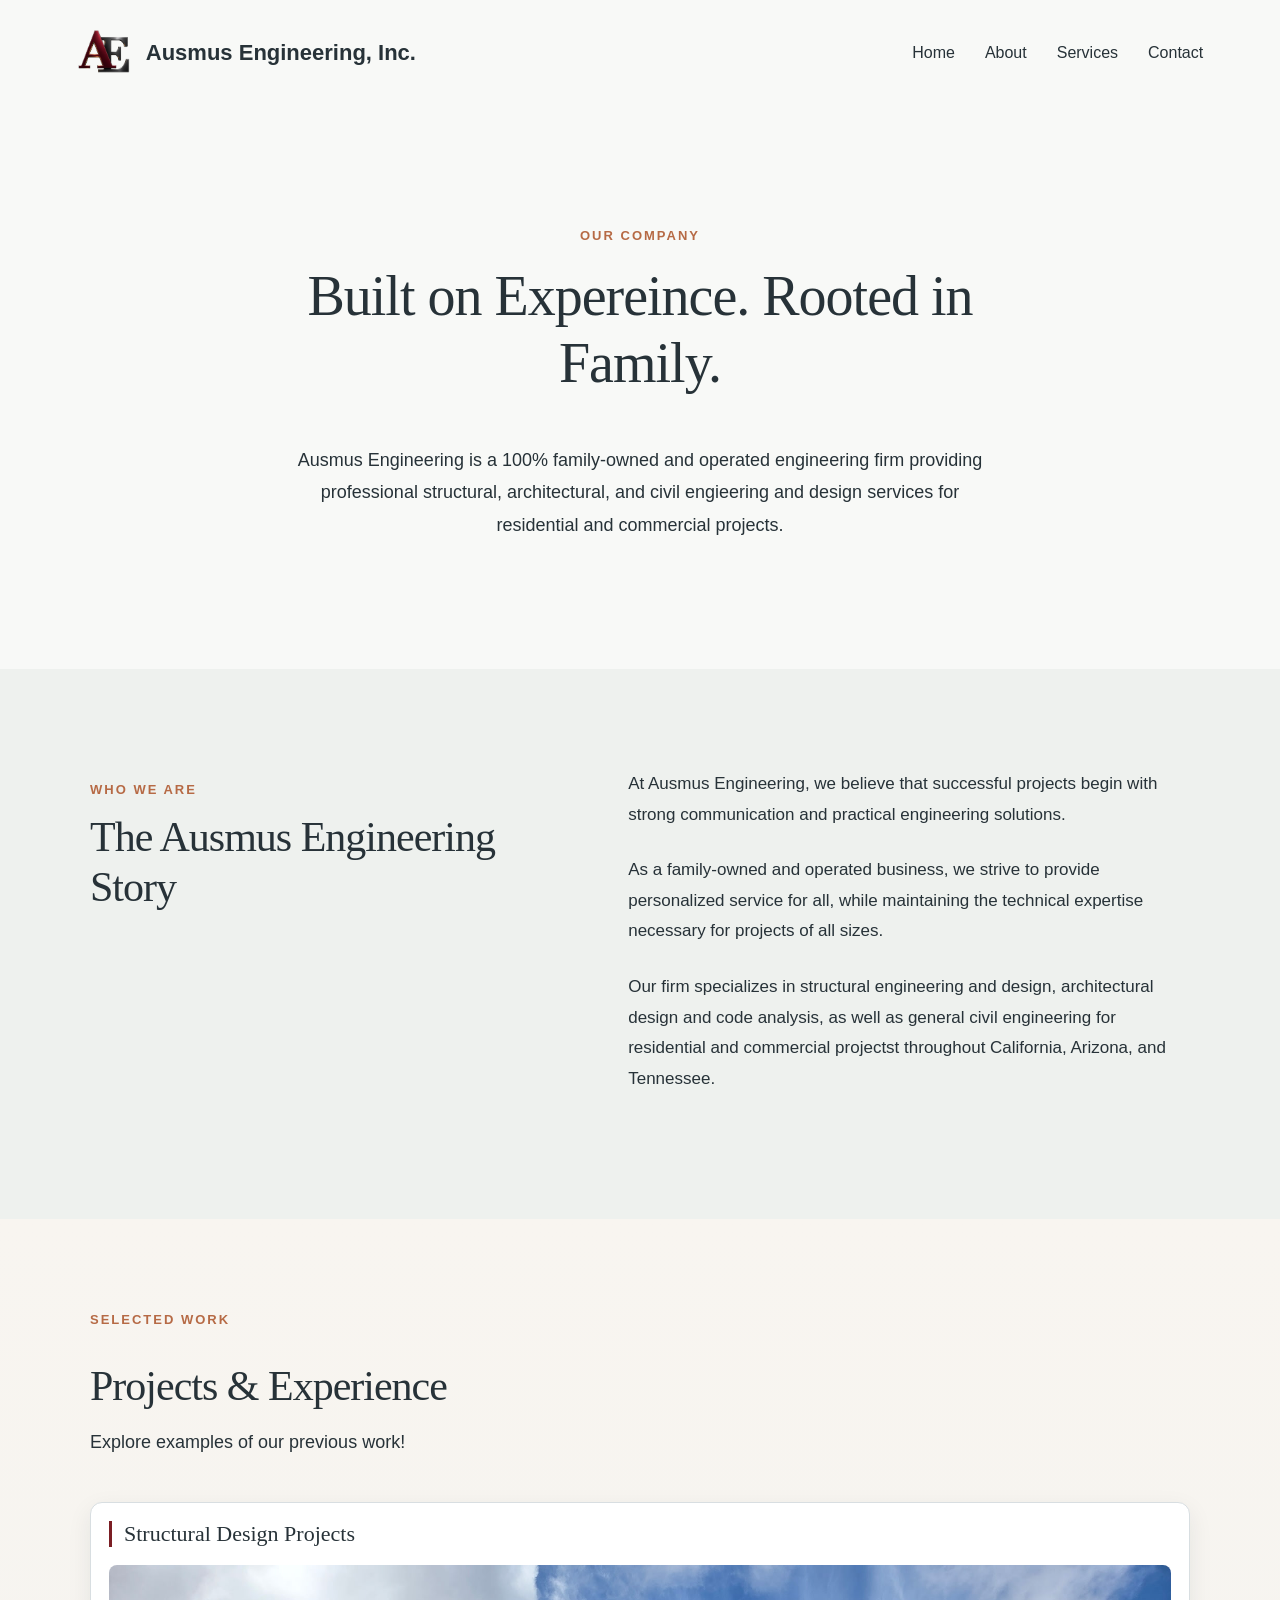
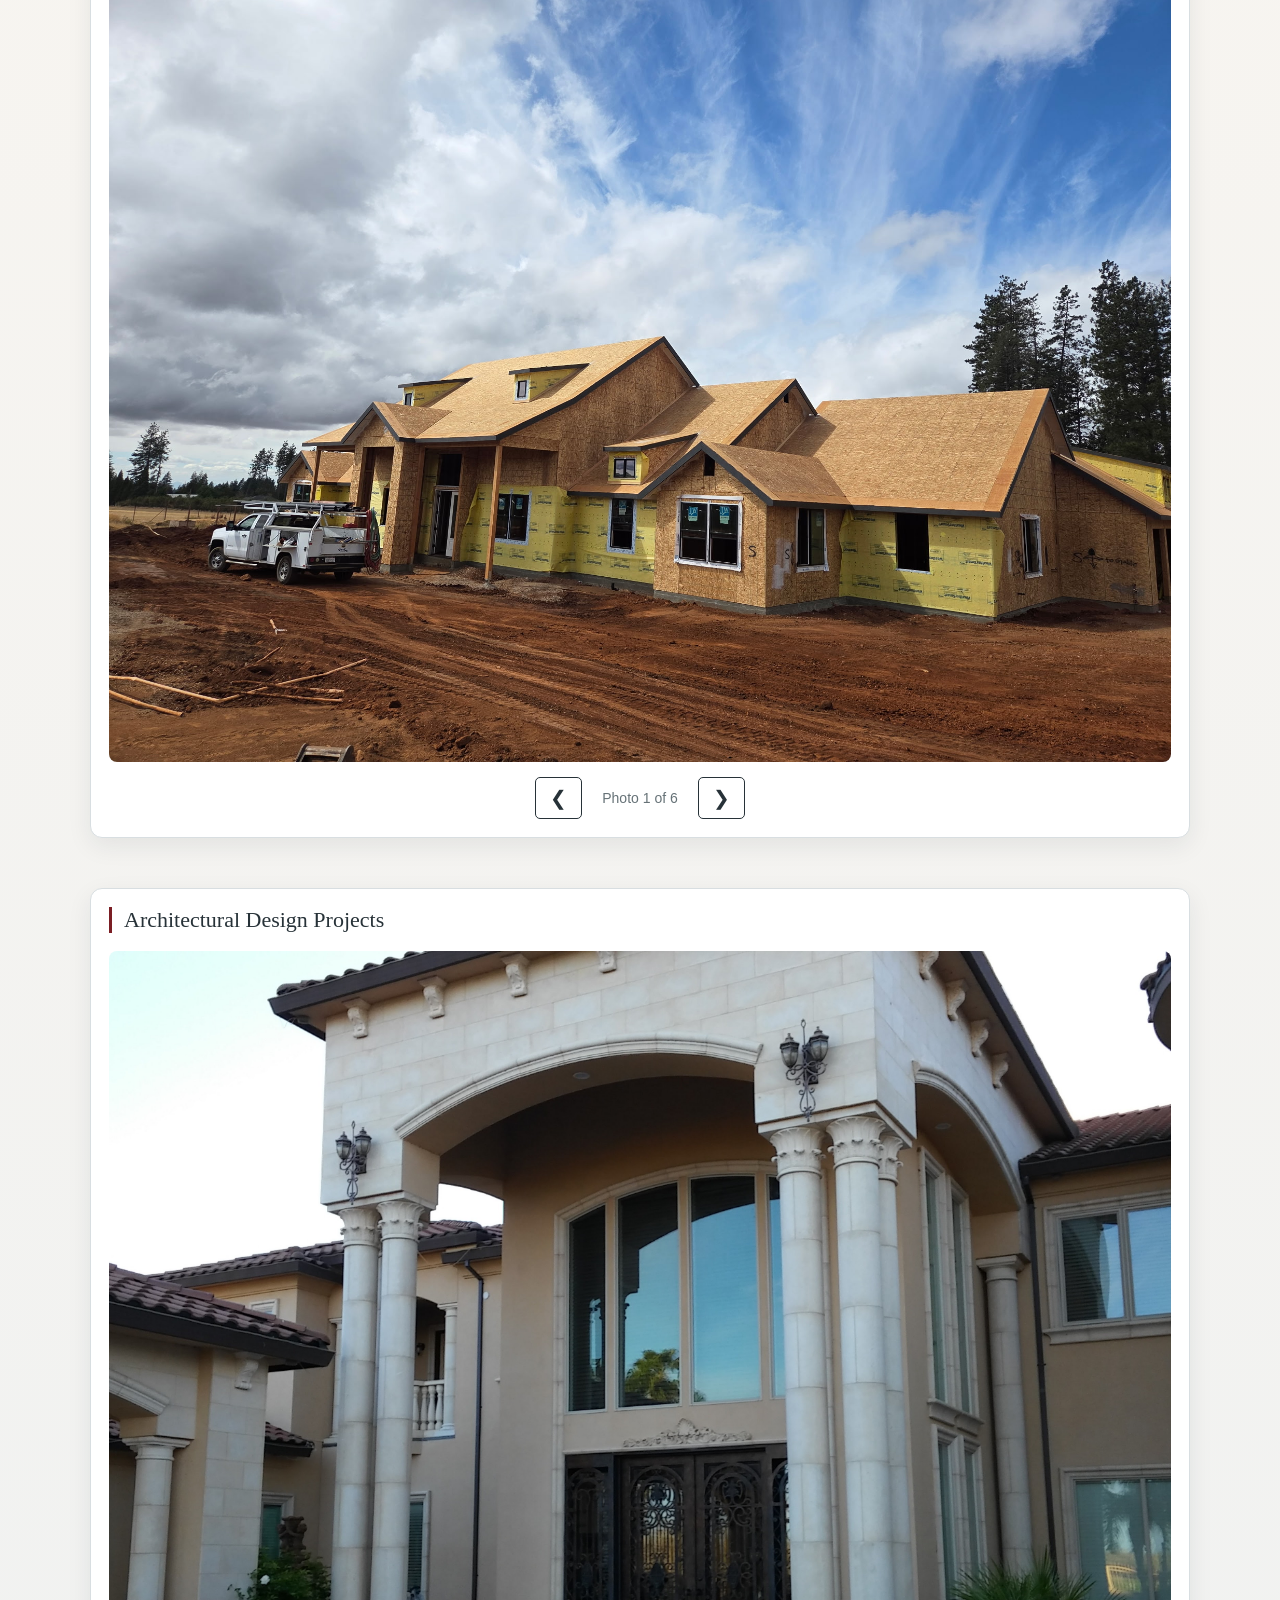
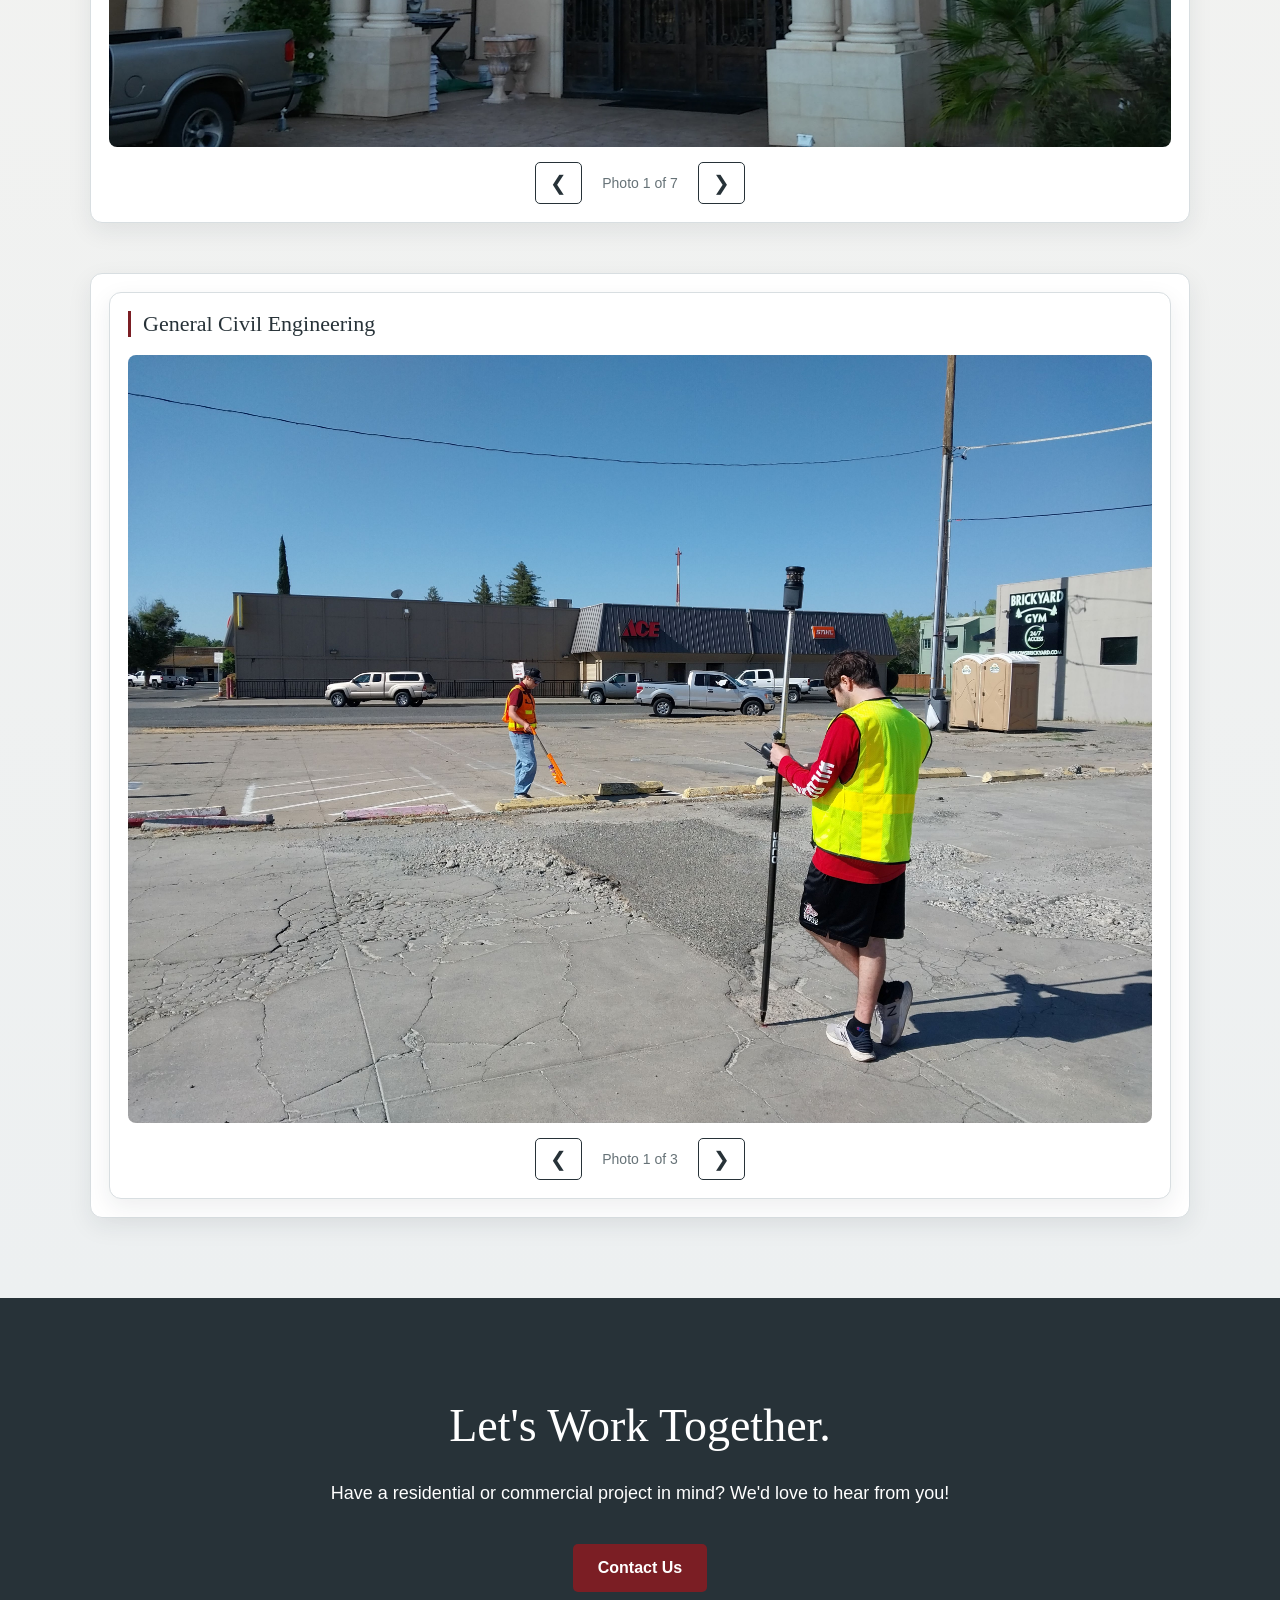
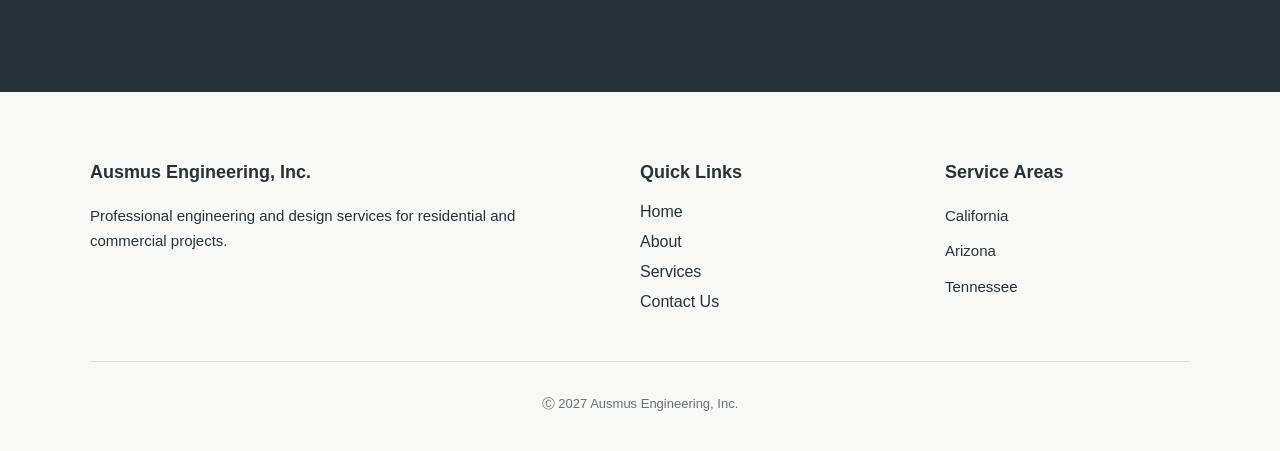
==== about.html @ 4e011566 "Add files via upload" ====
<!DOCTYPE html>
<html lang="en">

<head>
    <meta charset="UTF-8">
    <meta name="viewport"
content=""width=device-width, initial-scale="1.0">

    <title> About Our Family-Owned Engineering Firm | Ausmus Engineering, Inc. </title>

    <meta
        name="description"
        content="Meet Ausmus Engineering, a family-owned engineering firm serving residential
        and commercial clients in California, Arizona, and Tennessee. Explore our story and projects"
    >

    <link rel="stylesheet" href="styles.css"> 

</head>

<body class="about-page"> 

    <header class="site-header">

        <div class="site-brand">

            <a href="index.html" aria-label="Ausmus Engineering homepage">
                <img
                    src="images/newlogo.png"
                    alt=""
                    class="site-logo"
                >

            </a>

            <h2>Ausmus Engineering, Inc.</h2>

        </div>

        <button 
            class="menu-toggle"
            type="button"
            aria-label="Open navigation menu"
            aria-expanded="false"
            aria-controls="site-navigation"
        >
            ☰
        </button>

        <nav class="site-nav" id="site-navigation">

            <a href="index.html">Home</a>
            <a href="about.html">About</a>
            <a href="services.html">Services</a>
            <a href="contact.html">Contact</a>

        </nav>

    </header>

    <main>

        <section class="about-hero">

            <div class="about-hero-inner">

                <p class="eyebrow"> Our Company </p>

                <h1> Built on Expereince. Rooted in Family. </h1>

                <p> Ausmus Engineering is a 100% family-owned and operated engineering firm providing
                    professional structural, architectural, and civil engieering and design services for
                    residential and commercial projects.
                </p>

            </div>

        </section>

        <section class="about-story">

            <div class="about-story-inner">

                <div class="story-heading">

                    <p class="eyebrow"> Who We Are </p>

                    <h2> The Ausmus Engineering Story </h2>

                </div>

                <div class="story-content">

                    <p> At Ausmus Engineering, we believe that successful projects begin with strong communication
                        and practical engineering solutions.
                    </p>

                    <p> As a family-owned and operated business, we strive to provide personalized service for all,
                        while maintaining the technical expertise necessary for projects of all sizes.
                    </p>

                    <P> Our firm specializes in structural engineering and design, architectural design and code
                        analysis, as well as general civil engineering for residential and commercial projectst
                        throughout California, Arizona, and Tennessee. 
                    </P>

                </div>

            </div>

        </section>

        <section class="projects about-projects">

            <div class="projects-container">

                <p class="eyebrow"> Selected Work </p>

                <h2> Projects & Experience </h2>

                <p class="projects-intro"> Explore examples of our previous work! </p>

                <div class="projects-grid"> 

                    <figure class="project-card"
                    id="structural-carousel">

                    <figcaption> Structural Design Projects </figcaption>

                        <img
                            class="carousel-image"
                            src="images/struct1.jpg"
                            alt="Structural engineering projects"
                        >

                        <div class="carousel-controls">

                            <button
                                class="carousel-prev"
                                type="button"
                                aria-label="Previous structural engineering photograph"
                            >
                                ❮ </button>

                            <span class="carousel-counter" aria-live="polite">
                                Photo 1 of 6
                            </span>

                            <button
                                class="carousel-next"
                                type="button"
                                aria-label="Next structural engineering photograph"
                            >
                                ❯ </button>
                        </div>

                    </figure>

                    <figure class="project-card" id="architectural-carousel">

                        <figcaption> Architectural Design Projects </figcaption>

                        <img
                            class="carousel-image"
                            src="images/arch1.jpg"
                            alt="Architectural project"
                            loading="lazy"
                        >

                        <div class="carousel-controls">

                            <button
                                class="carousel-prev"
                                type="button"
                                aria-label="Previous architectural photograph"
                            > 
                                ❮ </button>

                            <span class="carousel-counter" aria-live="polite">
                                Photo 1 of 7
                            </span>

                            <button 
                                class="carousel-next"
                                type-button="button"
                                aria-label="Next architectural photograph"
                            > ❯ </button>
                            
                        </div>

                    </figure>

                    <figure class="project-card">

                         <figure class="project-card" id="civil-carousel">

                        <figcaption> General Civil Engineering </figcaption>

                        <img
                            class="carousel-image"
                            src="images/civil1.jpg"
                            alt="Civil engineering project"
                            loading="lazy"
                        >

                        <div class="carousel-controls">

                            <button
                                class="carousel-prev"
                                type="button"
                                aria-label="Previous civil photograph"
                            > 
                                ❮ </button>

                            <span class="carousel-counter" aria-live="polite">
                                Photo 1 of 3
                            </span>

                            <button 
                                class="carousel-next"
                                type-button="button"
                                aria-label="Next civil photograph"
                            > ❯ </button>
                            
                        </div>

                    </figure>

                </div>

            </div>

        </section>

        <section class="contact-cta">

            <div class="contact-cta-content">

                <h2> Let's Work Together. </h2>

                <p> Have a residential or commercial project in mind? We'd love to hear from you! </p>

                <a href="contact.html" class="button button-primary"> Contact Us </a>

            </div>

        </section>

    </main>

    <footer class="site-footer">

        <div class="footer-container">

            <div class="footer-column">

                <h3> Ausmus Engineering, Inc. </h3>

                <p> Professional engineering and design services for residential and commercial projects. </p>

            </div>

            <div class="footer-column">

                <h3> Quick Links </h3>

                <nav class="footer-nav">

                    <a href="index.html"> Home </a>
                    <a href="about.html"> About </a>
                    <a href="services.html"> Services </a>
                    <a href="contact.html"> Contact Us </a>

                </nav>

            </div>

            <div class="footer-column">

                <h3> Service Areas </h3>

                <p> California </p>
                <p> Arizona </p>
                <p> Tennessee </p>

            </div>

        </div>

        <div class="footer-bottom">

            <p> Ⓒ 2027 Ausmus Engineering, Inc. </p>
            
        </div>
        
    </footer>

    <script src="script.js"></script>

</body>
</html>
---- styles.css ----
:root {
    --brand-maroon: #7b1e24; 
    --brand-maroon-hover: #591519; 
    --brand-copper: #b66a45;
}

body {
    margin:0;
    font-family:Arial, Helvetica, sans-serif;
    background-color: #f8f9f7;
    color: #273238;
}

header {
    display: flex;
    justify-content: space-between;
    align-items: center;

    padding: 25px 6%;

    background-color: #f8f9f7;
    border-bottom: none;
}

header h2 {
    font-size: 22px;
    margin: 0;
}

nav {
    display: flex;
    gap: 30px; 
}

nav a {
    text-decoration: none;
    color: #273238;
    font-size: 16px; 
}

nav a:hover {
    color: #b66a45;
}

.hero {
    display: flex;
    align-items: center;
    gap: 5%;

    padding: 100px 6%;
    min-height: 60vh;
}

.hero-text {
    flex: 1.2;
}

.hero-text h1 {
    font-family: Georgia, serif;
    font-size: 56px;
    font-weight: 400;
    letter-spacing: -1px;
    line-height: 1.1;
    margin-bottom: 25px;
}

.hero-text p {
    font-size: 18px;
    line-height: 1.6;
    max-width: 550px;
}

.hero-image {
    flex: 1;
    min-height: 650px;
    background-color: #d6dedc; 
    display: flex;
    justify-content: center;
    align-items: center;
    border-radius: 8px;
    position: relative;
    overflow: hidden;
}

.hero-image img {
    position: absolute;
    inset: 0;
    width: 100%;
    height: 100%;
    object-fit: cover;
    object-position: center;
}

.hero-buttons {
    display: flex;
    gap: 15px;
    margin-top: 30px;
}

.button {
    display: inline-block;
    padding: 15px 25px;
    text-decoration: none;
    font-weight: bold;
    border-radius: 5px;
}

.button-primary {
    background-color: #b66a45;
    color: white;
}

.button-secondary {
    border: 1px solid #273238;
    color: #273238
}

@media (max-width: 800px) {

    .hero {
        flex-direction: column;
        padding: 60px 6%;
    }

    .hero-image {
        width: 100%;
        min-height: 300px;
    }

    .hero-text h1 {
        font-size: 40px;
    }

    .hero-buttons {
        flex-wrap: wrap;
    }
}

.services-preview {
    padding: 80px 6% 100px;
    background-color: #eef1ee;
}

.services-heading {
    max-width: 1100px;
    margin: 0 auto 40px;
}

.services-heading h2 {
    font-family: Georgia, serif;
    font-size: 40px;
    font-weight: 400;
    letter-spacing: -0.5px;
    margin-bottom: 15px; 
}

.services-heading p {
    font-size: 18px;
    line-height: 1.6;
}

.services-grid {
    display: grid;
    grid-template-columns: repeat(3, minmax(0, 1fr));
    gap:25px;
    max-width: 1100px;
    margin: 0 auto;
}

.service-card {
    background-color: white; 
    padding: 35px;
    border: 1px solid #e5e8e5;
    border-radius: 8px;
    display: flex;
    flex-direction: column;
}

.service-card h3 {
    font-size: 24px;
    margin-top: 0;
    margin-bottom: 20px;
}

.service-card p {
    font-size: 16px;
    line-height: 1.6;
}

.service-region {
    color: #b66a45;
    font-weight: bold;
    font-size: 14px;
    margin-top: auto;
    padding-top: 25px;
}

.service-card a {
    color: #273238;
    font-weight: bold;
    text-decoration: none;
    margin-top: 20px;
}

.service-card a:hover {
    color: #b66a45;
}

@media (max-width: 800px) {

    .services-grid {
        grid-template-columns: 1fr;
    }

    .services-heading h2 {
        font-size: 32px;
    }

    .services-preview {
        padding: 60px 6%;
    }
}

.about-preview {
    padding: 100px 6%;
    background-color: #f8f9f7;
}

.about-preview-inner {
    max-width: 1100px;
    margin: 0 auto;
    display: grid;
    grid-template-columns: 1fr 1fr;
    gap: 80px;
    align-items: center;
}

.about-preview-title h2 {
    font-family: Georgia, serif;
    font-size: 46px;
    font-weight: 400;
    letter-spacing: -1px;
    line-height: 1.2;
    margin-top: 15px;
}

.eyebrow {
    color: #b66a45;
    font-size: 13px;
    font-weight: bold;
    letter-spacing: 2px;
    text-transform: uppercase;
}

.about-preview-content p {
    font-size: 17px;
    line-height: 1.8;
    margin-bottom: 25px;
}

@media (max-width: 800px) {

    .about-preview {
        padding: 60px 6%;
    }

    .about-preview-inner {
        grid-template-columns: 1fr;
        gap: 20px;
    }

    .about-preview-title h2 {
        font-size: 36px;
    }
}

.contact-cta {
    background-color: #273238;
    color: white;
    padding: 100px 6%;
    text-align: center;
}

.contact-cta-contect {
    max-width: 700px;
    margin: 0 auto;
}

.contact-cta h2 {
    font-family: Georgia, serif; 
    font-size: 46px;
    font-weight: 400;
    line-height: 1.2;
    margin-top: 0;
    margin-bottom: 25px;
}

.contact-cta p {
    font-size: 18px;
    line-height: 1.7;
    margin-bottom: 35px;
}

@media (max-width: 800px) {

    .contact-cta {
        padding: 70px 6%;
    }

    .contact-cta h2 {
        font-size: 36px;
    }
}

.site-footer {
    background-color: #f8f9f7;
    padding: 70px 6% 25px;
}

.footer-container {
    max-width: 1100px;
    margin: 0 auto;
    display: grid; 
    grid-template-columns: 2fr 1fr 1fr;
    gap: 60px;
}

.footer-column h3 {
    font-size: 18px;
    margin-top: 0;
    margin-bottom: 20px;
}

.footer-column p {
    font-size: 15px;
    line-height: 1.7; 
    margin: 0 0 10px; 
}

.footer-nav {
    display: flex;
    flex-direction: column;
    align-items: flex-start;
    gap: 12px;
}

.footner-nav a {
    text-decoration: none;
    color: #273238;
    font-size: 15px;
}

.footer-nav a:hover {
    color: #b66a45; 
}

.footer-bottom {
    max-width: 1100px;
    margin: 50px auto 0;
    padding-top: 20px;
    border-top: 1px solid #d6dedc;
    text-align: center;
}

.footer-bottom p {
    font-size: 13px; 
    color: #667277;
}

@media (max-width: 800px) {

    .footer-container {
        grid-template-columns: 1fr;
        gap: 35px; 
    }

    .site-footer {
        padding: 50px 6% 25px;
    }
}

.about-hero {
    background: #f8f9f7;
    padding: 110px 6%;
}

.about-hero-inner {
    max-width: 1100px;
    margin: 0 auto;
}

.about-hero h1 {
    font-family: Georgia, serif;
    font-size: 56px;
    font-weight: 400;
    line-height: 1.2;
    letter-spacing: -1px;
    max-width: 750px;
    margin-top: 20px;
}

.about-hero-inner > p:not(.eyebrow) {
    font-size: 18px;
    line-height: 1.8;
    max-width: 700px;
}

.about-story {
    background-color: #eef1ee;
    padding: 100px 6%;
}

.about-story-inner {
    max-width: 1100px;
    margin: 0 auto;
    display: grid;
    grid-template-columns: 1fr 1.2fr;
    gap: 70px;
}

.story-heading h2 {
    font-family: Georgia, serif;
    font-size: 42px;
    font-weight: 400;
    line-height: 1.2;
    letter-spacing: -1px;
    margin-top: 15px;
}

.story-content p {
    font-size: 17px;
    line-height: 1.8;
    margin-top: 0;
    margin-bottom: 25px;
}

.project {
    background-color: #f8f9f7;
    padding: 100px 6%;
}

.projects-container {
    max-width: 1100px;
    margin: 0 auto;
}

.projects h2 {
    font-family: Georgia, serif;
    font-size: 42px;
    font-weight: 400;
    letter-spacing: -1px;
    margin-bottom: 15px;
}

.projects-intro {
    font-size: 18px;
    line-height: 1.6;
    margin-bottom: 45px;
}

.projects-grid {
    display: grid;
    grid-template-columns: repeat (3, minmax(0,1fr));
    column-gap: 30px;
    row-gap: 50px;
}

.project-card {
    margin: 0;
}

.project-placeholder {
    background-color: #d6dedc;
    border: 2px dashed #a8b6b5;
    border-radius: 8px;
    aspect-ratio: 4 / 3;
    display: flex;
    justify-content: center;
    align-items: center;
    text-align: center;
    padding: 15px;
}

.project-card figcaption {
    font-size: 17px;
    font-weight: bold;
    margin-top: 20px;
}

@media (max-width: 800px) {

    .about-hero {
        padding: 70px 6%;
    }

    .about-hero h1 {
        font-size: 40px;
    }

    .about-story {
        padding: 70px 6%;
    }

    .about-story-inner {
        grid-template-columns: 1fr;
        gap: 20px;
    }

    .story-heading h2 {
        font-size: 36px;
    }

    .projects {
        padding: 70px 6%;
    }

    .projects h2 {
        font-size: 36px;
    }

    .projects-grid {
        grid-template-columns: 1fr;
    }
}

.services-page-hero {
    background-color: #f8f9f7;
    padding: 110px 6%;
    text-align: center;
}

.services-page-hero h1 {
    font-family: Georgia, serif;
    font-size: 56px;
    font-weight: 400;
    line-height: 1.2;
    max-width: 800px;
    margin: 20px auto 25px;
}

.services-page-hero > p:not(.eyebrow) {
    font-size: 18px;
    line-height: 1.8;
    max-width: 700px;
    margin: 0 auto; 
}

.services-main {
    background-color: #eef1ee;
    padding: 100px 6%;
}

.services-container {
    max-width: 1100px;
    margin: 0 auto;
}

.services-container h2 {
    font-family: Georgia, serif;
    font-size: 42px;
    font-weight: 400;
    letter-spacing: -1px;
    margin-bottom: 20px
}

.services-description {
    font-size: 18px;
    line-height: 1.7;
    margin-bottom: 45px;
}

.featured-services-grid {
    display: grid;
    grid-template-columns: repeat(2,minmax(0,1fr));
    gap: 30px;
}

.service-detail-card {
    background-color: white;
    padding: 40px;
    border-radius: 8px;
    border-top: 4px solid #b66a45;
    display: flex;
    flex-direction: column;
}

.service-detail-card:nth-child(2) {
    background-color: #fbf3ed;
}

.service-detail-card h3 {
    font-family: Georgia, serif;
    font-size: 28px;
    font-weight: 400;
    margin-top: 0;
    margin-bottom: 25px;
}

.service-detail-card p {
    font-size: 16px;
    line-height: 1.8;
}

.service-availability {
    color: #b66a45;
    font-weight: bold;
    margin-top: auto;
    padding-top: 30px;
}

.services-california {
    background-color: #f8f9f7;
    padding: 100px 6%;
}

.california-services-grid {
    display: grid;
    grid-template-columns: repeat(3,minmax(0,1fr));
    gap: 25px;
}

.california-service-card {
    background-color: #eef1ee; 
    padding: 35px;
    border-radius: 8px;
    border: 1px solid #d6dedc; 
    display: flex;
    flex-direction: column;
}

.california-service-card h3 {
    font-size: 23px;
    margin-top: 0;
    margin-bottom: 20px;
}

.california-service-card p {
    font-size: 16px;
    line-height: 1.7;
}

.california-service-card .service-availability {
    margin-top: auto;
    padding-top: 25px;
}

@media (max-width: 900px) {

    .featured-services-grid {
        grid-template-columns: 1fr;
    }

    .california-services-grid {
        grid-template-columns: 1fr;
    }

    .services-main, .services-california {
        padding: 70px 6%;
    }

    .services-container h2 {
        font-size: 36px;
    }
}

.contact-hero {
    background-color: #f8f9f7;
    padding: 110px 6%;
    text-align: center;
}

.contact-hero-inner {
    max-width: 800px;
    margin: 0 auto;
}

.contact-hero h1 {
    font-family: Georgia, serif;
    font-size: 56px;
    font-weight: 400;
    line-height: 1.2;
    margin: 20px 0 25px;
}

.contact-hero-inner > p:not(.eyebrow) {
    font-size: 18px;
    line-height: 1.8;
    max-width: 700px;
    margin: 0 auto;
}

.contact-section {
    background-color: #eef1ee;
    padding: 100px 6%;
}

.contact-container {
    max-width: 1100px;
    margin: 0 auto;
    display: grid;
    grid-template-columns: 1fr 1.2fr;
    gap: 80px;
}

.contact-information h2 {
    font-family: Georgia, serif;
    font-size: 42px;
    font-weight: 400;
    margin-top: 15px;
    margin-bottom: 25px;
}

.contact-information > p:not(.eyebrow) {
    font-size: 17px;
    line-height: 1.8;
    margin-bottom: 40px;
}

.contact-detail {
    margin-bottom: 30px;
}

.contact-detail h3 {
    font-size: 18px;
    margin-bottom: 10px;
}

.contact-detail p {
    font-size: 16px;
    line-height: 1.6;
    margin: 5px 0;
}

.contact-form-container {
    background-color: white;
    padding: 40px;
    border-radius: 8px;
    border-top: 4px solid #b66a45;
}

.contact-form-container h2 {
    font-family: Georgia, serif;
    font-size: 30px;
    font-weight: 400;
    margin-top: 0;
    margin-bottom: 15px;
}

.contact-form-container > p {
    font-size: 16px;
    line-height: 1.7;
    margin-bottom: 30px;
}

.form-group {
    margin-bottom: 25px;
}

.form-group label {
    display: block;
    font-size: 15px;
    font-weight: bold;
    margin-bottom: 10px;
}

.form-group input,
.form-group select,
.form-group textarea {
    width: 100%;
    padding: 14px;
    font-family: Arial, sans-serif;
    font-size: 16px;
    color: #273238;
    background-color: #f8f9f7;
    border: 1px solid #d6dedc;
    border-radius: 5px;
    box-sizing: border-box;
}

.form-group input:focus,
.form-group select:focus,
.form-group textarea:focus {
    outline: 2px solid #b66a45;
    outline-offset: 2px;
    background-color: white;
}

.contact-form-container button:disabled {
    opacity: 0.6;
    cursor: not-allowed;
}

.form-note {
    font-size: 13px;
    color: #667277;
    margin-top: 15px;
}

@media (max-width: 800px) {

    .contact-hero {
        padding: 70px 6%;
    }

    .contact-hero h1 {
        font-size: 40px;
    }

    .contact-section {
        padding: 70px 6%;
    }

    .contact-container {
        grid-template-columns: 1fr;
        gap: 40px;
    }

    .contact-form-container {
        padding: 25px;
    }
}

/* Mobile Navigation */

.menu-toggle {
    display: none;
    background: transparent;
    border: 1px solid #273238;
    border-radius: 5px;
    color: #273238;
    font-size: 26px;
    padding: 5px 12px;
    cursor: pointer;
}

@media (max-width: 800px) {

    .site-header {
        flex-wrap: wrap;
    }

    .site-header h2 {
        font-size: 17px;
    }

    .menu-toggle {
        display: block;
    }

    .site-nav {
        display: none;
        width: 100%;
        flex-direction: column;
        gap: 0;
        margin-top: 20px;
    }

    .site-nav a {
        display: block;
        padding: 15px 0;
        border-top: 1px solid #d6dedc;
    }

    .site-nav.is-open {
        display: flex;
    }
}

/* Project Photo Carousels */

.carousel-image {
    display: block;
    width: 100%;
    aspect-ratio: 4/3; 
    object-fit: cover;
    border-radius: 8px;
}

.carousel-controls {
    display: flex;
    justify-content: center;
    align-items: center;
    gap: 20px;
    margin-top: 15px;
}

.carousel-controls button {
    background-color: transparent;
    border: 1px solid #273238;
    border-radius: 5px;
    color: #273238;
    font-size: 20px;
    padding: 8px 14px;
    cursor: pointer; 
}

.carousel-controls button:hover {
    background-color: #eef1ee;
}

.carousel-controls button:focus-visible {
    outline: 2px solid #b66a45;
    outline-offset: 3px;
}

.carousel-counter {
    font-size: 14px;
    color: #667277;
}

.projects-grid .project-card figcaption {

    font-family: Georgia, serif;
    font-size: 22px;
    font-weight: 400;
    color: #273238;
    margin-top: 0;
    margin-bottom: 18px;
    padding-left: 12px;
    border-left: 3px solid #b66a45;
}

.site-brand {
    display: flex;
    align-items: center;
    gap: 14px;
    min-width: 0;
}

.site-logo {
    width: 55px;
    height: 55px;
    object-fit: contain;
    display: block;
}

.site-brand h2 {
    margin: 0;
}

@media (max-width: 800px) {
    .site-logo {
        width: 40px;
        height: 40px;
    }

    .site-brand {
        gap: 8px;
    }
}

/* Homepage Color Refresh Test */
.hero {
    background: linear-gradient(
        90deg,
        #f8f5f0 0%,
        #f8f5f0 59%,
        #ded0d0 59%,
        #ded0d0 100%
    );
}

.service-card {
    background: linear-gradient(
        160deg,
        #ffffff 0%,
        #f0f5f7 100%,
    );

    border: 1px solid #cfdde2;
    border-top: 5px solid #b66a45; 
    box-shadow: 0 10px 25px rgba(25, 45, 60, 0.10);

    transition: transform 0.2s ease, box-shadow 0.2s ease;
}

.service-card:nth-child(2) {
    border-top-color: #457a89;
}

.service-card:nth-child(3) {
    border-top-color: #334f63; 
}

.service-card:hover {
    transform: translateY(-5px);
    box-shadow: 0 16px 32px rgba(25, 45, 60, 0.15);
}

@media (prefers-reduced-motion: reduce) {
    .service-card {
        transition: none;
    }

    .service-card:hover {
        transform: none;
    }
}

.home-page {
    --hero-split: 59%
}

.home-page .site-header,
.home-page .hero {
    background: linear-gradient(
        90deg,
        #f8f5f0 0%,
        #f8f5f0 60%,
        #333b43 60%,
        #606a73 72%,
        #414950 86%,
        #2d343b 100%
    );
}

.home-page .hero-text {
    display: flex;
    flex-direction: column;
    justify-content: center;
    align-items: center;
}

.home-page .hero-copy-box {
    width: 100%;
    max-width: 510px;
    margin-left: auto;
    margin-right: auto;
    text-align: center;
}

@media (max-width: 800px) {

    .home-page .site-header {
        background: #f8f5f0; 
    }

    .home-page .hero {
        background: linear-gradient(
            180deg,
            #f8f5f0 0%,
            #e8dcdc 100%,
        );
    }

    .home-page .hero-copy-box {
        transform: none;
        text-align: center;
    }

    .home-page .hero-text {
        transform: none;
    }
}

.home-page .hero-text {
    transform: translateY(-60px);
}

@media (min-width: 801px) {

    .home-page .site-nav a {
        color: #ffffff; 
    }
}

.button-primary {
    background-color: var(--brand-maroon);
    border-color: var(--brand-maroon);
    color: #ffffff;
}

.button-primary:hover {
    background-color: var(--brand-maroon-hover);
    border-color: var(--brand-maroon-hover);
}

.about-page .about-projects {
    background: linear-gradient(
        180deg,
        #f8f5f0 0%,
        #edf0f1 100%
    );

    padding: 80px 6%;
}

.about-page .project-card {
    background-color: #ffffff;
    padding: 18px;
    border: 1px solid #d8dee1; 
    border-radius: 12px;
    box-shadow: 0 8px 24px rgba(25, 35, 45, 0.08); 
}

.about-page .project-card figcaption {
    border-left: 3px solid var(--brand-maroon);
    padding-left: 12px; 
    margin-bottom: 18px; 
    color: #273238; 
}

.about-page .carousel-controls button:hover {
    background-color: #f4e9e9;
    background-color: var(--brand-maroon); 
    color: var(--brand-maroon);
}

.about-page .carousel-controls button:focus-visible { 
    outline-color: var(--brand-maroon);
}

.about-page .about-hero {
    display: flex;
    justify-content: center;
    align-items: center;
    text-align: center;
}

.about-page .about-hero-inner {
    width: 100%;
    max-width: 700px;
    margin: 0 auto;
}

.about-page .about-hero-inner p {
    margin-left: auto;
    margin-right: auto; 
}

.services-page .service-feature {
    padding: 35px; 
    border-radius: 12px;
    box-shadow: 0 12px 28px rgba(25, 35, 45, 0.12);
    transition: transform 0.2s ease, box-shadow 0.2s ease; 
}

.services-page .service-feature-structural {
    background: linear-gradient(
        140deg,
        #7b1e24 0%,
        #48161c 100%
    );
}

.services-page .service-feature-architectural {
    background: linear-gradient(
        135deg,
        #30373e 0%,
        #5b646d 50%,
        #353c43 100%
    );
}

.services-page .service-feature h2,
.services-page .service-feature h3,
.services-page .service-feature p,
.services-page .service-feature li {
    color: #ffffff; 
}

.services-page .service-feature:hover {
    transform: translateY(-5px);
    box-shadow: 0 18px 35px rgba(25, 35, 45, 0.18);
}

.service-page .service-california {
    background-color: #ffffff;
    border: 1px solid #d8dee1; 
    border-top: 4px solid var(--brand-maroon);
    border-radius: 10px;
    padding: 25px;
    box-shadow: 0 8px 20px rgba(25,35,45,0.08); 
    transition: transform 0.2s ease, box-shadow 0.2s ease; 
}

@media (prefers-reduced-motion: reduce) {
    .services-page .service-feature,
    .services-page .service-california {
        transition: none;
    }

    .services-page .service-feature:hover,
    .services-page .service-california:hover {
        transform: none; 
    }
}

.contact-page .contact-info-panel {
    background-color: #f8f5f0;
    border: 1px solid #e0d9d6;
    border-left: 4px solid var(--brand-maroon);
    border-radius: 12px;
    padding: 30px 32px;
    box-shadow: 0 8px 24px rgba(25, 35, 45, 0.06);
    align-self: start; 
    height: fit-content;
    box-sizing: border-box; 
}

.contact-page .contact-form-panel {
    background-color: #ffffff;
    border: 1px solid #d8dee1;
    border-top: 4px solid var(--brand-maroon);
    border-radius: 12px;
    padding: 30px 32px;
    box-shadow: 0 12px 30px rgba(25, 35, 45, 0.10); 
}

.contact-page .contact-form-panel
input[type="text"],
.contact-page .contact-form-panel
input[type="email"],
.contact-page .contact-form-panel
input[type="tel"],
.contact-page .contact-form-panel select,
.contact-page .contact-form-panel textarea {
    width: 100%;
    box-sizing: border-box; 
    background-color: #fbfcfc; 
    border: 1px solid #cbd2d5;
    border-radius: 6px; 
    padding: 12px 14px;
    color: #273238; 
}

.contact-page .contact-form-panel input:focus,
.contact-page .contact-form-panel select:focus,
.contact-page .contact-form-panel textarea:focus
{
    outline: 2px solid var(--brand-maroon);
    outline-offset: 2px;
    border-color: var(--brand-maroon);
}

@media (max-width: 800px) {
    .contact-page .contact-info-panel,
    .contact-page .contact-form-panel {
        padding: 24px 20px;
    }
}
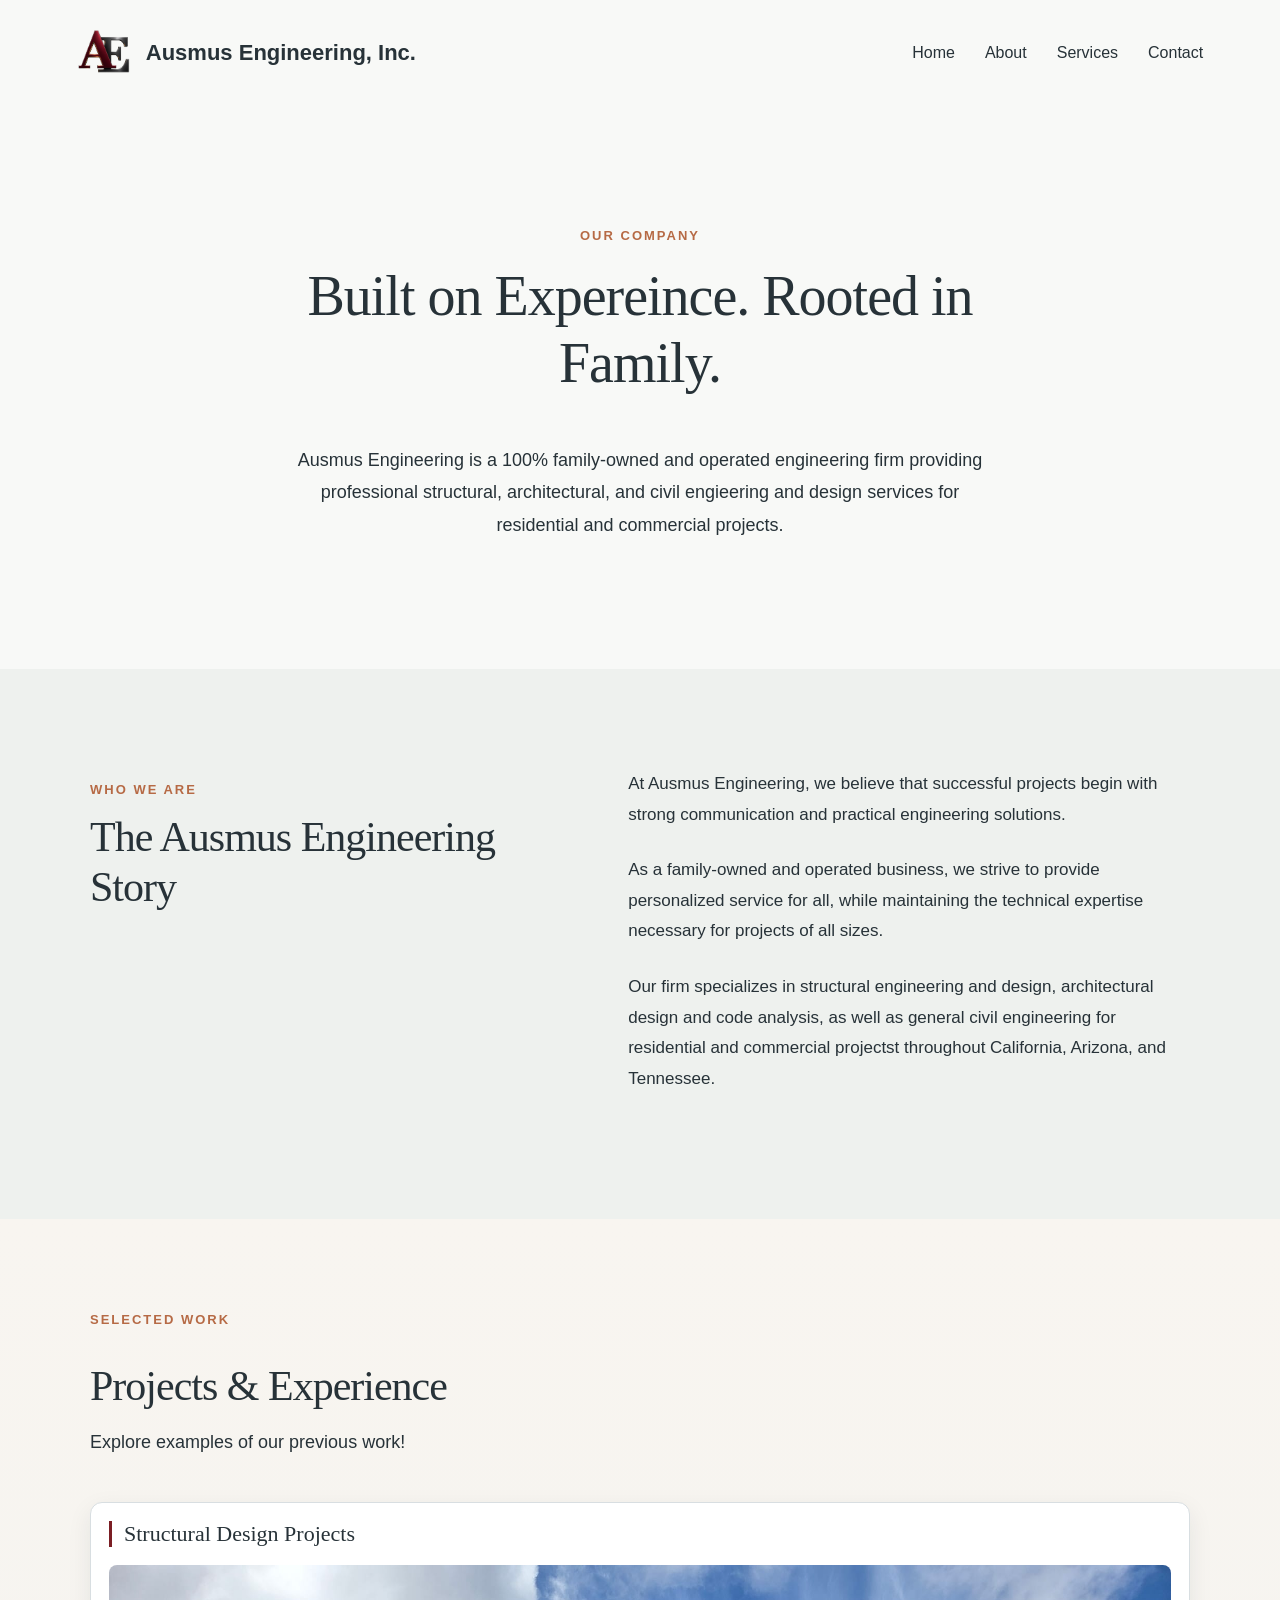
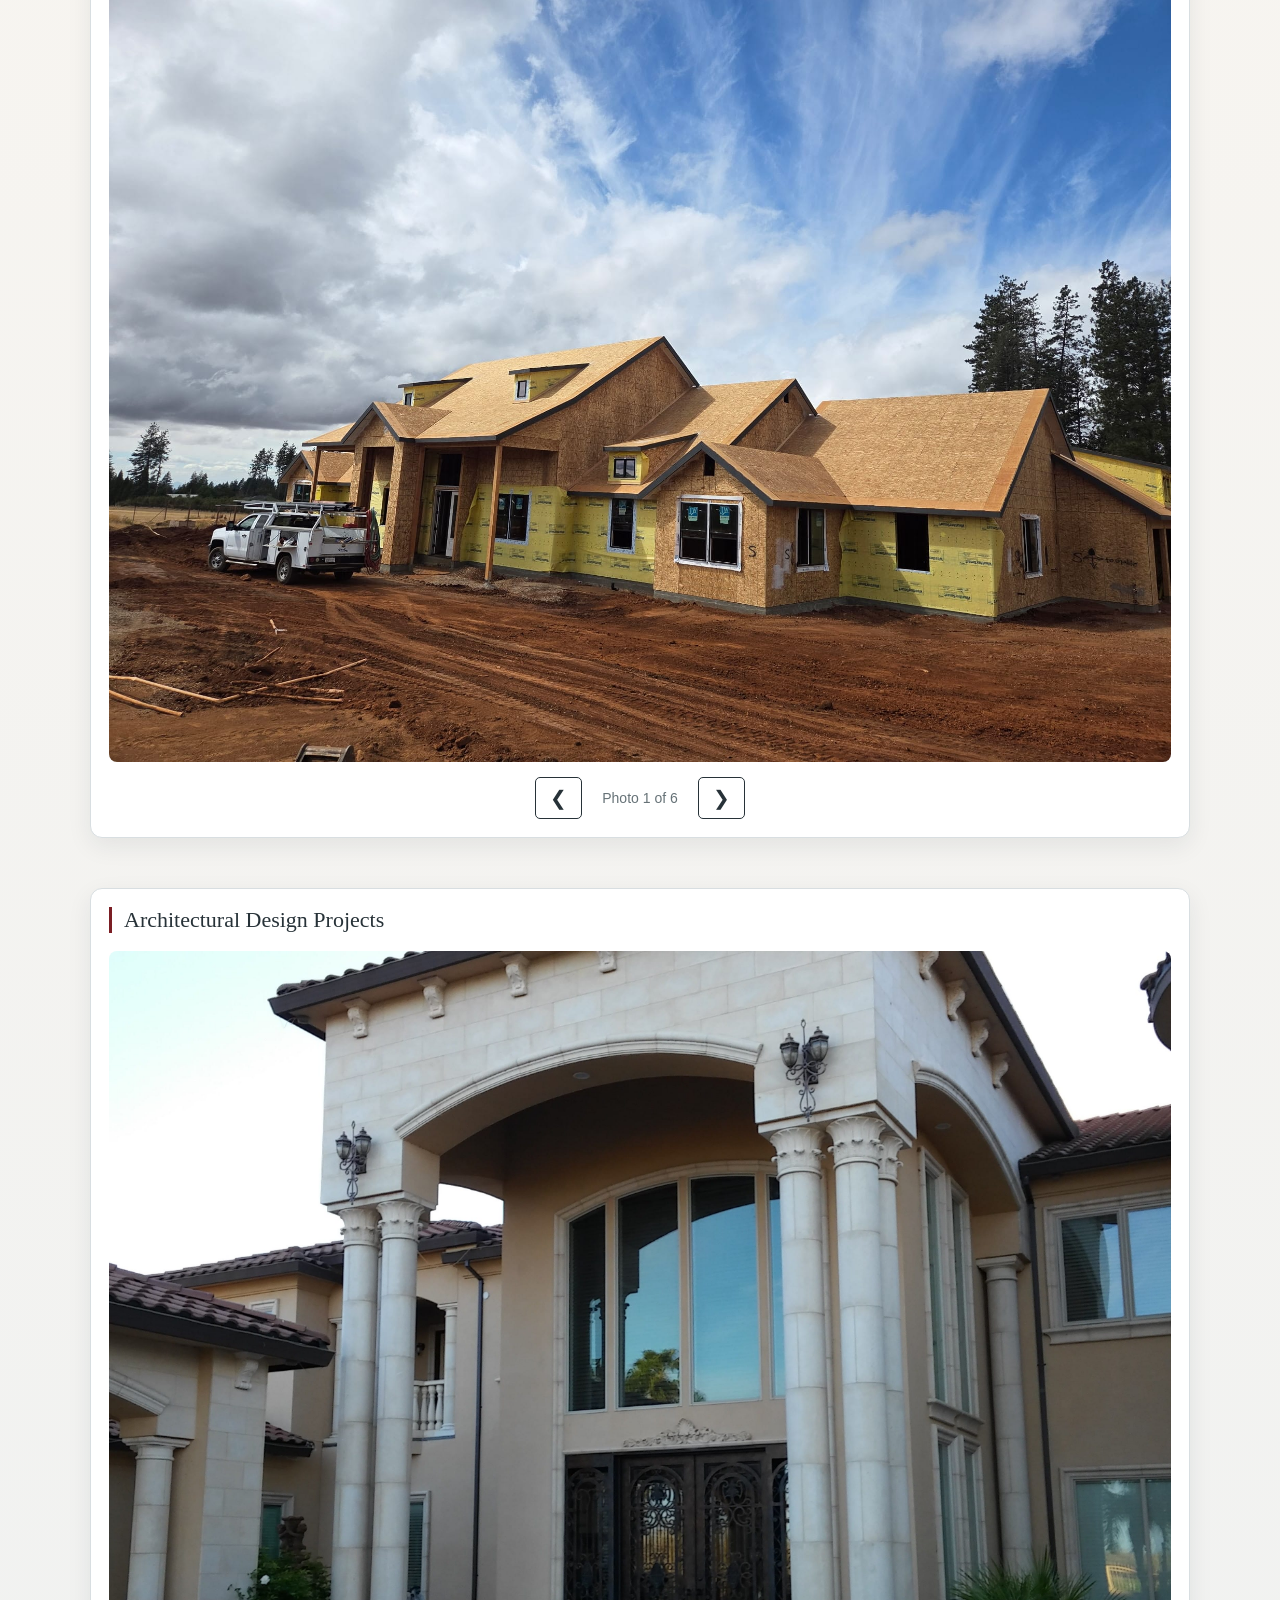
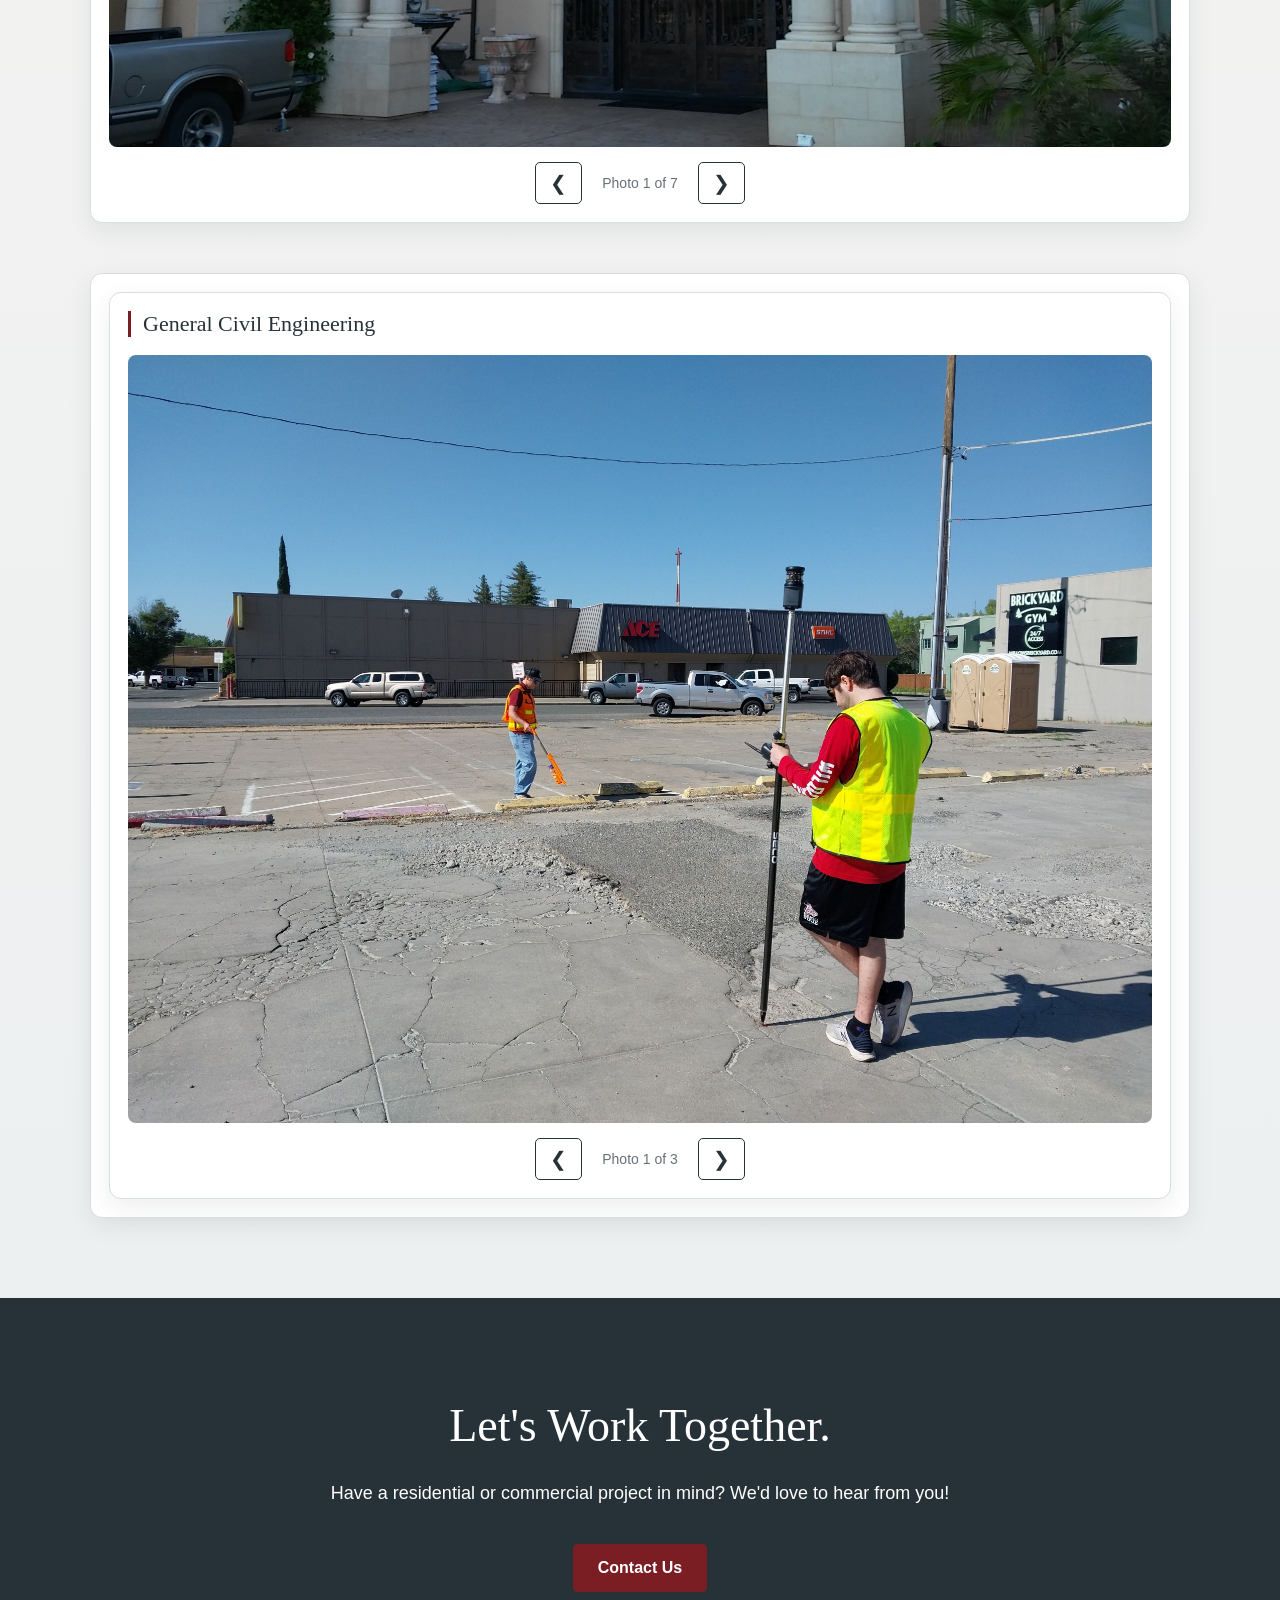
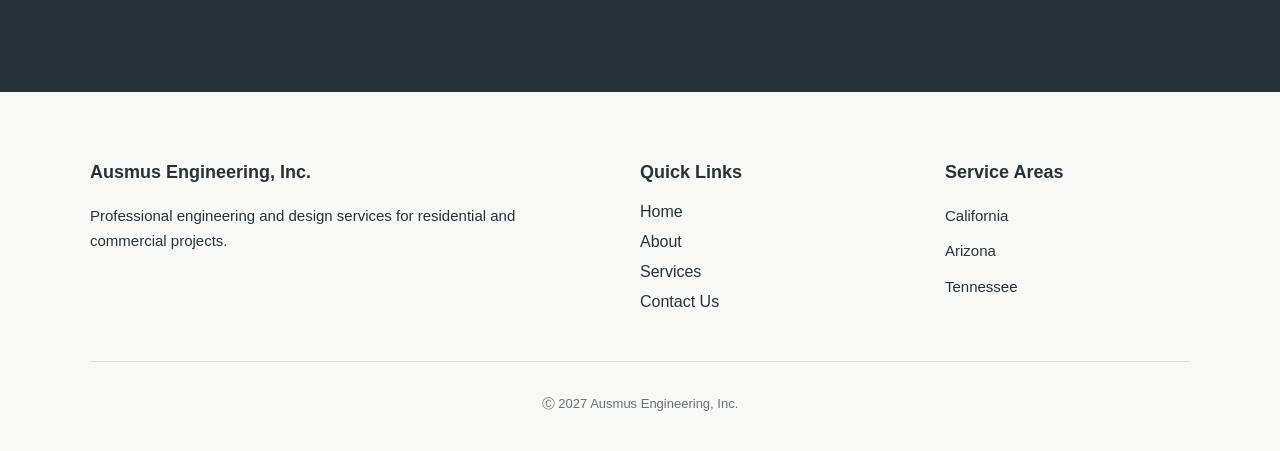
==== commit 05854810: "mobile update" ====
--- a/about.html
+++ b/about.html
@@ -4,7 +4,7 @@
 <head>
     <meta charset="UTF-8">
     <meta name="viewport"
-content=""width=device-width, initial-scale="1.0">
+    content="width=device-width, initial-scale=1.0">
 
     <title> About Our Family-Owned Engineering Firm | Ausmus Engineering, Inc. </title>
 
--- a/styles.css
+++ b/styles.css
@@ -1238,4 +1238,6 @@
     .contact-page .contact-form-panel {
         padding: 24px 20px;
     }
-}+}
+
+/* GitHub Desktop Publishing Test - November 20, 2026 */
